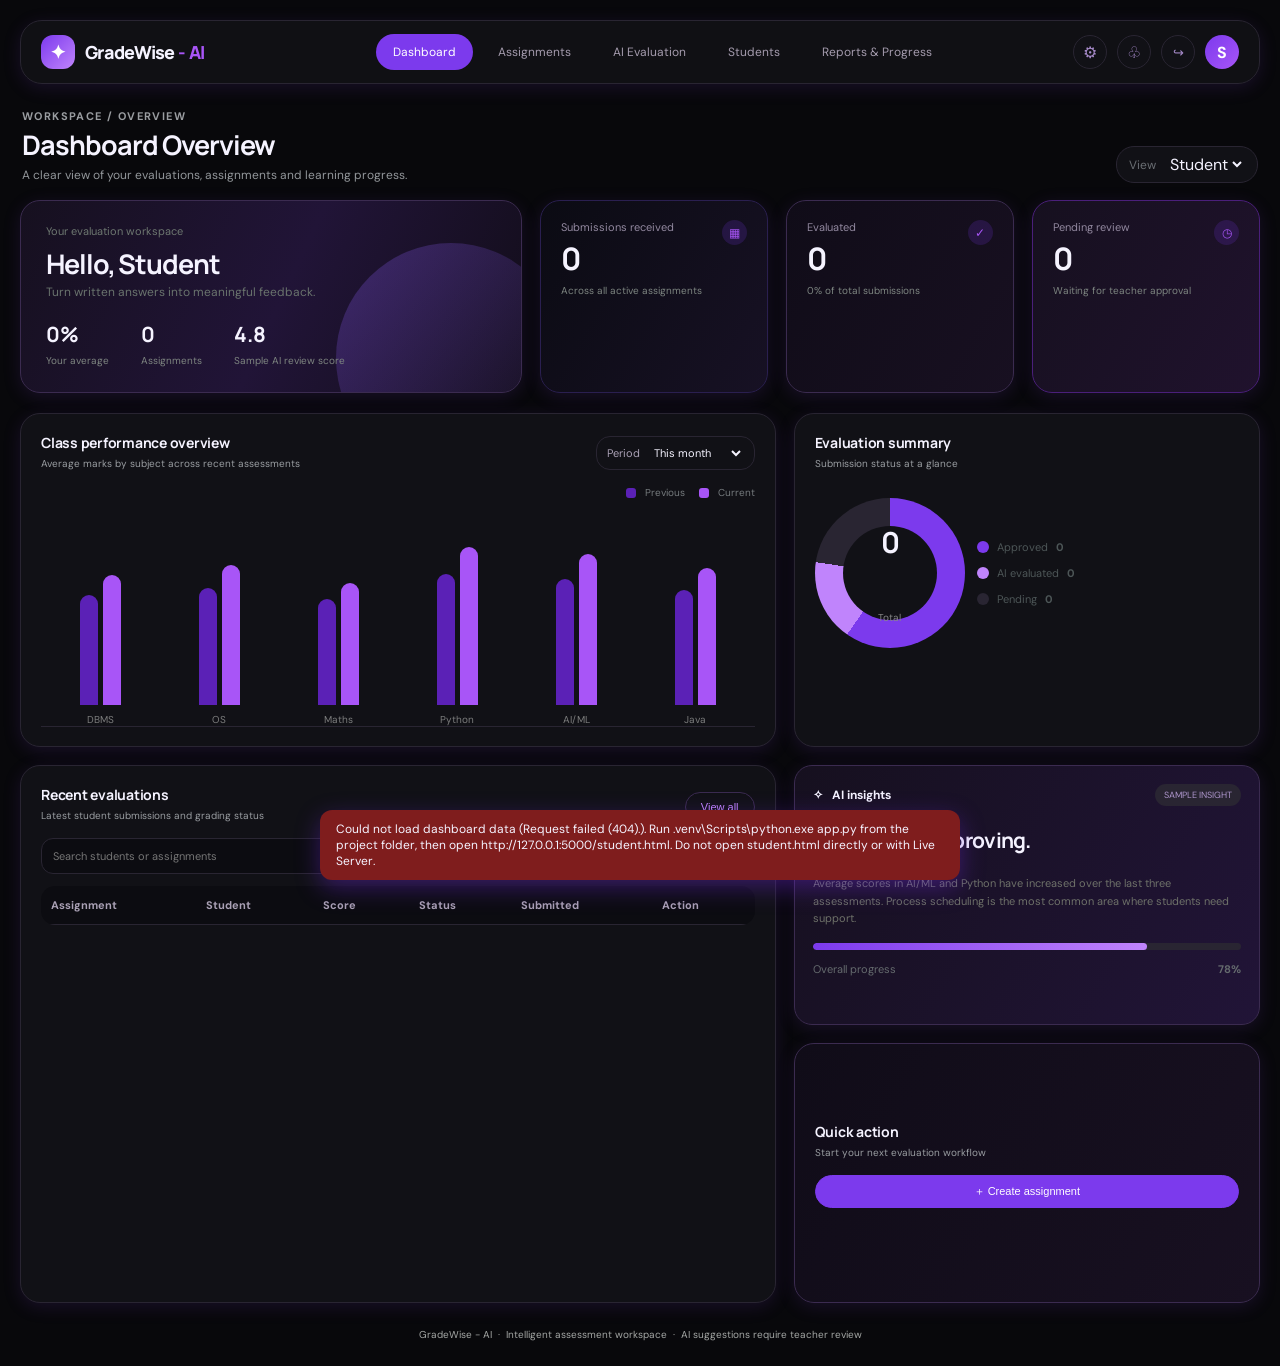
==== student.html @ 9e8cce23 "feat: add GradeWise sign-in and dashboard UI" ====
<!DOCTYPE html>
<html lang="en">
  <head>
    <meta charset="UTF-8" />
    <meta name="viewport" content="width=device-width, initial-scale=1.0" />
    <title>GradeWise - AI</title>
    <link rel="preconnect" href="https://fonts.googleapis.com" />
    <link rel="preconnect" href="https://fonts.gstatic.com" crossorigin />
    <link href="https://fonts.googleapis.com/css2?family=DM+Sans:wght@400;500;600;700&family=Manrope:wght@400;500;600;700;800&display=swap" rel="stylesheet" />
    <style>
:root {
  --ink: #f5f3ff;
  --muted: #a59bb5;
  --line: #292532;
  --paper: #111116;
  --canvas: #08080b;
  --green: #9b59d0;
  --green-deep: #7b3db0;
  --orange: #c084fc;
  --orange-deep: #a855f7;
  --gray: #292532;
  --shadow: rgba(120, 60, 200, 0.15);
}

* {
  box-sizing: border-box;
}

html, body {
  margin: 0;
  min-height: 100%;
  background: var(--canvas);
  color: var(--ink);
  font-family: 'DM Sans', sans-serif;
}

body {
  display: flex;
  justify-content: center;
  padding: 20px;
}

.page-shell {
  width: min(1480px, 100%);
}

.topbar {
  position: sticky;
  top: 20px;
  z-index: 20;
  background: rgba(17, 17, 22, 0.95);
  border: 1px solid #292532;
  border-radius: 22px;
  padding: 13px 20px;
  display: flex;
  align-items: center;
  justify-content: space-between;
  gap: 18px;
  margin-bottom: 25px;
  box-shadow: 0 4px 18px var(--shadow);
}

.brand {
  display: flex;
  align-items: center;
  gap: 10px;
  min-width: 210px;
}

.brand-mark {
  width: 34px;
  height: 34px;
  border-radius: 12px;
  display: grid;
  place-items: center;
  background: linear-gradient(135deg, #7c3aed, #c084fc);
  color: #fff;
  font-size: 19px;
  font-weight: 800;
}

.brand-name {
  font: 800 18px 'Manrope', sans-serif;
  letter-spacing: -0.7px;
}

.brand-name span {
  color: #a855f7;
}

.nav-links {
  display: flex;
  align-items: center;
  justify-content: center;
  gap: 8px;
  flex: 1;
  flex-wrap: wrap;
}

.nav-pill {
  padding: 10px 17px;
  border-radius: 30px;
  color: #a49bad;
  font-size: 12px;
  white-space: nowrap;
}

.nav-pill.active {
  background: #7c3aed;
  color: #fff;
}

.nav-right {
  display: flex;
  align-items: center;
  gap: 10px;
  color: #a49bad;
}

.nav-icon {
  width: 34px;
  height: 34px;
  border: 1px solid #292532;
  border-radius: 50%;
  display: grid;
  place-items: center;
  background: #111116;
  color: #a78bca;
}

.avatar {
  width: 34px;
  height: 34px;
  border-radius: 50%;
  background: linear-gradient(135deg, #7c3aed, #a855f7);
  display: grid;
  place-items: center;
  font-weight: 700;
  color: #fff;
}

.page-head {
  display: flex;
  justify-content: space-between;
  align-items: flex-end;
  margin: 3px 2px 17px;
  gap: 20px;
}

.eyebrow {
  font-size: 11px;
  color: #9a9da1;
  letter-spacing: 1.4px;
  text-transform: uppercase;
  font-weight: 700;
}

h1 {
  font: 700 27px 'Manrope', sans-serif;
  letter-spacing: -1px;
  margin: 3px 0 4px;
}

.page-sub {
  font-size: 12px;
  color: #92969a;
  margin: 0;
}

.view-select {
  display: flex;
  align-items: center;
  gap: 10px;
  padding: 6px 12px;
  border-radius: 18px;
  background: #111116;
  border: 1px solid #292532;
}

.view-select label {
  font-size: 12px;
  color: #6a6e73;
}

.view-select select,
.mini-dropdown select {
  border: none;
  background: transparent;
  color: var(--ink);
  font: inherit;
  outline: none;
}

.metrics-grid {
  display: grid;
  grid-template-columns: 2.2fr 1fr 1fr 1fr;
  gap: 18px;
  margin-bottom: 20px;
}

.card {
  background: #111116;
  border: 1px solid #292532;
  border-radius: 20px;
  padding: 19px 20px;
  box-shadow: 0 4px 18px var(--shadow);
  height: 100%;
}

.metric-card {
  min-height: 160px;
  position: relative;
}

.hero-card {
  background: linear-gradient(115deg, #16101f 0%, #211437 52%, #120d19 100%);
  border-radius: 20px;
  padding: 23px 25px;
  min-height: 178px;
  position: relative;
  overflow: hidden;
  border: 1px solid #3b2b50;
}

.hero-card::after {
  content: '';
  position: absolute;
  width: 230px;
  height: 230px;
  right: -45px;
  top: 42px;
  border-radius: 50%;
  background: linear-gradient(135deg, rgba(139, 92, 246, 0.3), rgba(168, 85, 247, 0));
}

.hero-kicker {
  font-size: 11px;
  color: #6d7770;
  position: relative;
  z-index: 1;
}

.hero-card h2 {
  font: 700 27px 'Manrope', sans-serif;
  letter-spacing: -1.1px;
  margin: 7px 0 2px;
  position: relative;
  z-index: 1;
}

.hero-card p {
  font-size: 12px;
  color: #69736d;
  margin: 0;
  position: relative;
  z-index: 1;
}

.hero-bottom {
  display: flex;
  gap: 32px;
  margin-top: 20px;
  position: relative;
  z-index: 1;
}

.hero-stat strong {
  display: block;
  font: 700 21px 'Manrope', sans-serif;
}

.hero-stat span {
  font-size: 10px;
  color: #7e8580;
}

.metric-card.soft-blue {
  background: linear-gradient(120deg, #0b0b13, #171124);
  border: 1px solid #2a1f50;
}

.metric-card.soft-green {
  background: linear-gradient(120deg, #100c18, #181021);
  border: 1px solid #3b2b50;
}

.metric-card.soft-peach {
  background: linear-gradient(120deg, #16101f, #20122d);
  border: 1px solid #4a1f7a;
}

.metric-dot {
  float: right;
  width: 25px;
  height: 25px;
  border-radius: 50%;
  display: grid;
  place-items: center;
  font-size: 12px;
  background: rgba(124, 58, 237, 0.18);
  color: #a855f7;
}

.metric-label {
  font-size: 11px;
  color: #92889f;
  margin-bottom: 9px;
}

.metric-value {
  font: 700 31px 'Manrope', sans-serif;
  letter-spacing: -1.5px;
  line-height: 1;
}

.metric-foot {
  font-size: 10px;
  color: #7d8580;
  margin-top: 10px;
}

.content-grid {
  display: grid;
  grid-template-columns: 1.62fr 1fr;
  gap: 18px;
  margin-bottom: 18px;
}

.panel-header {
  display: flex;
  justify-content: space-between;
  align-items: flex-end;
  gap: 16px;
  margin-bottom: 16px;
}

.card-title {
  font: 700 14px 'Manrope', sans-serif;
  margin: 0 0 5px;
  letter-spacing: -0.25px;
}

.card-sub {
  font-size: 10px;
  color: #999da1;
}

.chart-panel,
.donut-panel,
.list-panel,
.insight-card,
.quick-action {
  min-height: 260px;
}

.mini-dropdown {
  display: flex;
  align-items: center;
  gap: 10px;
  font-size: 11px;
  color: #aaa1b5;
  background: #111116;
  border: 1px solid #292532;
  border-radius: 14px;
  padding: 8px 10px;
}

.chart-wrap {
  margin-top: 12px;
}

.chart-legend {
  display: flex;
  justify-content: flex-end;
  gap: 14px;
  font-size: 10px;
  color: #757a7d;
  margin-bottom: 8px;
}

.legend-swatch {
  width: 10px;
  height: 10px;
  display: inline-block;
  border-radius: 3px;
  margin-right: 6px;
  vertical-align: middle;
}

.legend-swatch.prev {
  background: #5b21b6;
}

.legend-swatch.current {
  background: #a855f7;
}

.bar-chart {
  display: flex;
  align-items: end;
  justify-content: space-between;
  gap: 16px;
  height: 220px;
  padding: 12px 8px 0;
  border-bottom: 1px solid #292532;
}

.bar-group {
  flex: 1;
  display: flex;
  flex-direction: column;
  align-items: center;
  justify-content: end;
  gap: 8px;
  height: 100%;
}

.bars {
  width: 100%;
  display: flex;
  justify-content: center;
  align-items: flex-end;
  gap: 5px;
  height: 180px;
}

.bar {
  display: inline-block;
  width: 18px;
  min-height: 10px;
  border-radius: 10px 10px 0 0;
}

.bar.prev {
  background: #5b21b6;
}

.bar.current {
  background: #a855f7;
}

.bar-group label {
  font-size: 10px;
  color: #7c7d7d;
}

.donut-wrap {
  display: flex;
  align-items: center;
  gap: 12px;
  margin-top: 20px;
}

.donut-chart {
  width: 150px;
  height: 150px;
  border-radius: 50%;
  background: conic-gradient(
    #7c3aed 0 59.7%,
    #c084fc 59.7% 77.3%,
    #292532 77.3% 100%
  );
  position: relative;
  margin: 8px 0;
}

.donut-chart::before {
  content: '';
  position: absolute;
  inset: 28px;
  background: #111116;
  border-radius: 50%;
}

.donut-center {
  position: absolute;
  inset: 0;
  display: grid;
  place-items: center;
  text-align: center;
  z-index: 1;
}

.donut-center strong {
  font-size: 29px;
  font-family: 'Manrope', sans-serif;
  letter-spacing: -1px;
}

.donut-center span {
  font-size: 10px;
  color: #888;
}

.donut-legend {
  display: flex;
  flex-direction: column;
  gap: 12px;
  font-size: 11px;
  color: #4d5657;
}

.donut-legend > div {
  display: flex;
  align-items: center;
  gap: 8px;
}

.dot {
  width: 12px;
  height: 12px;
  border-radius: 50%;
  display: inline-block;
}

.dot.green { background: #7c3aed; }
.dot.orange { background: #c084fc; }
.dot.gray { background: #292532; }

.bottom-grid {
  display: grid;
  grid-template-columns: 1.62fr 1fr;
  gap: 18px;
  align-items: start;
}

.ghost-btn,
.primary-btn {
  border: 1px solid #3b2b50;
  border-radius: 25px;
  background: #111116;
  color: #c084fc;
  font-size: 11px;
  padding: 8px 15px;
  cursor: pointer;
}

.primary-btn {
  width: 100%;
  margin-top: 16px;
  background: #7c3aed;
  color: #fff;
  border-color: #7c3aed;
}

table {
  width: 100%;
  border-collapse: collapse;
  margin-top: 8px;
  overflow: hidden;
  border-radius: 14px;
}

th, td {
  padding: 12px 10px;
  text-align: left;
  border-bottom: 1px solid #292532;
  font-size: 12px;
  color: #c4b8d8;
}

th {
  color: #aaa1b5;
  font-size: 11px;
  font-weight: 700;
  background: #0c0c11;
}

.status {
  display: inline-block;
  padding: 5px 8px;
  border-radius: 999px;
  font-size: 10px;
  font-weight: 600;
}

.status.approved {
  background: #16101f;
  color: #a855f7;
  border: 1px solid #7c3aed;
}

.status.pending {
  background: #120d19;
  color: #c084fc;
  border: 1px solid #5b21b6;
}

.status.ai {
  background: #0b0b13;
  color: #818cf8;
  border: 1px solid #3730a3;
}

.right-stack {
  display: flex;
  flex-direction: column;
  gap: 18px;
}

.insight-card {
  background: linear-gradient(120deg, #16101f, #211437);
  border-radius: 18px;
  padding: 18px;
  min-height: 260px;
  border: 1px solid #3b2b50;
}

.insight-top {
  display: flex;
  justify-content: space-between;
  align-items: center;
}

.insight-title {
  font-size: 12px;
  font-weight: 700;
}

.tag {
  font-size: 9px;
  padding: 5px 9px;
  border-radius: 20px;
  background: #292532;
  color: #ad95cb;
}

.insight-card h3 {
  font: 700 21px 'Manrope', sans-serif;
  letter-spacing: -0.7px;
  margin-top: 20px;
}

.insight-card p {
  font-size: 11px;
  color: #6e7169;
  margin-top: 7px;
  line-height: 1.6;
}

.progress-track {
  height: 7px;
  border-radius: 9px;
  background: #292532;
  overflow: hidden;
  margin-top: 15px;
}

.progress-fill {
  height: 100%;
  border-radius: 9px;
  background: linear-gradient(90deg, #7c3aed, #c084fc);
}

.small-row {
  display: flex;
  justify-content: space-between;
  align-items: center;
  font-size: 11px;
  margin-top: 12px;
  color: #656b6e;
}

.quick-action {
  display: flex;
  flex-direction: column;
  justify-content: center;
  background: linear-gradient(120deg, #100c18, #181021);
  border: 1px solid #3b2b50;
}

.assignment-list {
  display: grid;
  gap: 9px;
  list-style: none;
  margin: 16px 0 0;
  padding: 0;
}

.assignment-list li {
  display: flex;
  flex-direction: column;
  gap: 3px;
  border-top: 1px solid rgba(80, 100, 70, 0.12);
  padding-top: 9px;
  font-size: 11px;
}

.assignment-list li strong {
  font-weight: 600;
}

.assignment-list li span {
  color: #788078;
  font-size: 10px;
}

.footer-note {
  text-align: center;
  color: #a4a7a5;
  font-size: 10px;
  padding: 25px 0 5px;
}

@media (max-width: 980px) {
  .metrics-grid,
  .content-grid,
  .bottom-grid {
    grid-template-columns: 1fr;
  }

  .topbar {
    flex-wrap: wrap;
    padding: 12px;
  }

  .brand {
    min-width: auto;
  }

  .nav-links {
    order: 3;
    flex-basis: 100%;
    justify-content: flex-start;
    overflow-x: auto;
  }

  .page-head {
    flex-direction: column;
    align-items: flex-start;
  }
}

@media (max-width: 560px) {
  body {
    padding: 12px;
  }

  .metrics-grid {
    grid-template-columns: 1fr;
  }

  .bar-chart {
    gap: 10px;
  }

  .donut-wrap {
    flex-direction: column;
    align-items: flex-start;
  }

  th, td {
    padding: 10px 8px;
    font-size: 11px;
  }
}

.nav-pill {
  text-decoration: none;
  cursor: pointer;
}

.evaluation-filters {
  display: flex;
  gap: 10px;
  margin: 0 0 12px;
}

.evaluation-filters input,
.evaluation-filters select {
  min-width: 0;
  border: 1px solid #292532;
  border-radius: 12px;
  background: #0c0c11;
  color: var(--ink);
  font: inherit;
  font-size: 11px;
  padding: 9px 11px;
}

.evaluation-filters input {
  flex: 1;
}

.evaluation-filters select {
  min-width: 145px;
}

.sr-only {
  position: absolute;
  width: 1px;
  height: 1px;
  padding: 0;
  margin: -1px;
  overflow: hidden;
  clip: rect(0, 0, 0, 0);
  white-space: nowrap;
  border: 0;
}

.table-action {
  border: 1px solid #3b2b50;
  border-radius: 16px;
  background: #111116;
  color: #a855f7;
  font: inherit;
  font-size: 10px;
  padding: 6px 10px;
  cursor: pointer;
}

.table-action:hover,
.ghost-btn:hover,
.primary-btn:hover {
  filter: brightness(0.96);
}

.app-dialog {
  width: min(440px, calc(100% - 32px));
  border: 1px solid #3b2b50;
  border-radius: 20px;
  padding: 22px;
  color: var(--ink);
  background: #111116;
  box-shadow: 0 18px 60px rgba(109, 40, 217, 0.3);
}

.app-dialog::backdrop {
  background: rgba(5, 2, 12, 0.7);
}

.dialog-heading {
  display: flex;
  align-items: flex-start;
  justify-content: space-between;
  gap: 16px;
  margin-bottom: 18px;
}

.dialog-heading h2 {
  font: 700 20px 'Manrope', sans-serif;
  margin: 0 0 5px;
}

.dialog-heading p {
  color: var(--muted);
  font-size: 12px;
  margin: 0;
}

.dialog-close {
  border: 0;
  background: transparent;
  color: #69706b;
  font-size: 24px;
  line-height: 1;
  cursor: pointer;
}

.app-dialog label {
  display: block;
  margin: 12px 0 6px;
  font-size: 11px;
  font-weight: 600;
}

.app-dialog input {
  width: 100%;
  border: 1px solid #3b2b50;
  border-radius: 10px;
  background: #0c0c11;
  color: var(--ink);
  font: inherit;
  font-size: 13px;
  padding: 10px 11px;
}

.app-dialog input:focus,
.evaluation-filters input:focus,
.evaluation-filters select:focus {
  outline: 2px solid #7c3aed;
  outline-offset: 1px;
}

.app-dialog .primary-btn {
  margin-top: 12px;
}

.dialog-error {
  color: #f87171;
  font-size: 12px;
  margin: 8px 0 0;
}

.app-feedback {
  position: fixed;
  z-index: 5;
  left: 50%;
  bottom: 20px;
  transform: translate(-50%, 12px);
  opacity: 0;
  pointer-events: none;
  max-width: calc(100% - 32px);
  border-radius: 12px;
  background: #3b0764;
  color: #f5f3ff;
  padding: 11px 16px;
  font-size: 12px;
  box-shadow: 0 8px 24px rgba(109, 40, 217, 0.4);
  transition: opacity 160ms ease, transform 160ms ease;
}

.app-feedback.visible {
  opacity: 1;
  transform: translate(-50%, 0);
}

.app-feedback.error {
  background: #7f1d1d;
}

[hidden] {
  display: none !important;
}

    </style>
  </head>
  <body data-role="student">
    <div class="page-shell">
      <header class="topbar" id="dashboard">
        <div class="brand">
          <div class="brand-mark">✦</div>
          <div class="brand-name">GradeWise<span> - AI</span></div>
        </div>

        <nav class="nav-links" aria-label="Main navigation">
          <a class="nav-pill active" href="#dashboard">Dashboard</a>
          <a class="nav-pill" href="#assignments">Assignments</a>
          <a class="nav-pill" href="#evaluations">AI Evaluation</a>
          <a class="nav-pill" href="#students">Students</a>
          <a class="nav-pill" href="#reports">Reports &amp; Progress</a>
        </nav>

        <div class="nav-right">
          <span class="nav-icon">⚙</span>
          <span class="nav-icon">♧</span>
          <button class="nav-icon" id="logout-button" type="button" aria-label="Log out" title="Log out">↪</button>
          <span class="avatar">S</span>
        </div>
      </header>

      <section class="page-head">
        <div>
          <div class="eyebrow">Workspace / Overview</div>
          <h1>Dashboard Overview</h1>
          <p class="page-sub">A clear view of your evaluations, assignments and learning progress.</p>
        </div>

        <div class="view-select" aria-label="View selector">
          <label for="view">View</label>
          <select id="view">
            <option value="index.html">Main</option>
            <option value="teacher.html">Teacher</option>
            <option value="student.html" selected>Student</option>
          </select>
        </div>
      </section>

      <section class="metrics-grid">
        <article class="hero-card card tall">
          <div class="hero-kicker">Your evaluation workspace</div>
          <h2>Hello, Student</h2>
          <p>Turn written answers into meaningful feedback.</p>
          <div class="hero-bottom">
            <div class="hero-stat">
              <strong id="class-average">0%</strong>
              <span>Your average</span>
            </div>
            <div class="hero-stat">
              <strong id="assignment-count">0</strong>
              <span>Assignments</span>
            </div>
            <div class="hero-stat">
              <strong>4.8</strong>
              <span>Sample AI review score</span>
            </div>
          </div>
        </article>

        <article class="card metric-card soft-blue">
          <div class="metric-dot">▦</div>
          <div class="metric-label">Submissions received</div>
          <div class="metric-value" id="submission-count">0</div>
          <div class="metric-foot">Across all active assignments</div>
        </article>

        <article class="card metric-card soft-green">
          <div class="metric-dot">✓</div>
          <div class="metric-label">Evaluated</div>
          <div class="metric-value" id="evaluated-count">0</div>
          <div class="metric-foot" id="evaluated-foot">0% of total submissions</div>
        </article>

        <article class="card metric-card soft-peach">
          <div class="metric-dot">◷</div>
          <div class="metric-label">Pending review</div>
          <div class="metric-value" id="pending-count">0</div>
          <div class="metric-foot">Waiting for teacher approval</div>
        </article>
      </section>

      <section class="content-grid" id="reports">
        <article class="card chart-panel">
          <div class="panel-header" style="display:flex; justify-content:space-between; align-items:flex-end; gap:16px;">
            <div>
              <div class="card-title">Class performance overview</div>
              <div class="card-sub">Average marks by subject across recent assessments</div>
            </div>
            <div class="mini-dropdown">
              <span>Period</span>
              <select id="performance-period" aria-label="Performance reporting period">
                <option value="month">This month</option>
                <option value="3months">Last 3 months</option>
                <option value="semester">This semester</option>
              </select>
            </div>
          </div>

          <div class="chart-wrap" aria-label="Performance bar chart">
            <div class="chart-legend">
              <span><i class="legend-swatch prev"></i> Previous</span>
              <span><i class="legend-swatch current"></i> Current</span>
            </div>

            <div class="bar-chart">
              <div class="bar-group" data-subject="DBMS">
                <div class="bars">
                  <span class="bar prev" data-series="previous" style="height:61%"> </span>
                  <span class="bar current" data-series="current" style="height:72%"> </span>
                </div>
                <label>DBMS</label>
              </div>
              <div class="bar-group" data-subject="OS">
                <div class="bars">
                  <span class="bar prev" data-series="previous" style="height:65%"> </span>
                  <span class="bar current" data-series="current" style="height:78%"> </span>
                </div>
                <label>OS</label>
              </div>
              <div class="bar-group" data-subject="Maths">
                <div class="bars">
                  <span class="bar prev" data-series="previous" style="height:59%"> </span>
                  <span class="bar current" data-series="current" style="height:68%"> </span>
                </div>
                <label>Maths</label>
              </div>
              <div class="bar-group" data-subject="Python">
                <div class="bars">
                  <span class="bar prev" data-series="previous" style="height:73%"> </span>
                  <span class="bar current" data-series="current" style="height:88%"> </span>
                </div>
                <label>Python</label>
              </div>
              <div class="bar-group" data-subject="AI/ML">
                <div class="bars">
                  <span class="bar prev" data-series="previous" style="height:70%"> </span>
                  <span class="bar current" data-series="current" style="height:84%"> </span>
                </div>
                <label>AI/ML</label>
              </div>
              <div class="bar-group" data-subject="Java">
                <div class="bars">
                  <span class="bar prev" data-series="previous" style="height:64%"> </span>
                  <span class="bar current" data-series="current" style="height:76%"> </span>
                </div>
                <label>Java</label>
              </div>
            </div>
          </div>
        </article>

        <article class="card donut-panel">
          <div class="card-title">Evaluation summary</div>
          <div class="card-sub">Submission status at a glance</div>

          <div class="donut-wrap">
            <div class="donut-chart">
              <div class="donut-center">
                <strong id="donut-total">0</strong>
                <span>Total</span>
              </div>
            </div>
            <div class="donut-legend">
              <div><span class="dot green"></span> Approved <b id="approved-count">0</b></div>
              <div><span class="dot orange"></span> AI evaluated <b id="ai-evaluated-count">0</b></div>
              <div><span class="dot gray"></span> Pending <b id="donut-pending-count">0</b></div>
            </div>
          </div>
        </article>
      </section>

      <section class="bottom-grid">
        <article class="card list-panel" id="evaluations">
          <div class="panel-header">
            <div>
              <div class="card-title">Recent evaluations</div>
              <div class="card-sub">Latest student submissions and grading status</div>
            </div>
            <button class="ghost-btn" id="toggle-all-evaluations" type="button">View all</button>
          </div>

          <div class="evaluation-filters">
            <label class="sr-only" for="evaluation-search">Search evaluations</label>
            <input id="evaluation-search" type="search" placeholder="Search students or assignments" />
            <label class="sr-only" for="evaluation-status">Filter by status</label>
            <select id="evaluation-status">
              <option value="">All statuses</option>
              <option value="pending">Pending review</option>
              <option value="ai_evaluated">AI evaluated</option>
              <option value="approved">Approved</option>
            </select>
          </div>

          <table id="evaluations-table">
            <thead>
              <tr>
                <th>Assignment</th>
                <th id="students">Student</th>
                <th>Score</th>
                <th>Status</th>
                <th>Submitted</th>
                <th id="evaluation-action-heading">Action</th>
              </tr>
            </thead>
            <tbody id="evaluations-body"></tbody>
          </table>
        </article>

        <aside class="right-stack">
          <div class="card insight-card">
            <div class="insight-top">
              <span class="insight-title">✧ &nbsp; AI insights</span>
              <span class="tag">SAMPLE INSIGHT</span>
            </div>
            <h3>Your class is improving.</h3>
            <p>
              Average scores in AI/ML and Python have increased over the last three assessments.
              Process scheduling is the most common area where students need support.
            </p>
            <div class="progress-track">
              <div class="progress-fill" style="width: 78%"></div>
            </div>
            <div class="small-row">
              <span>Overall progress</span>
              <b>78%</b>
            </div>
          </div>

          <div class="card quick-action" id="assignments">
            <div class="card-title">Quick action</div>
            <div class="card-sub">Start your next evaluation workflow</div>
            <button class="primary-btn" id="create-assignment-button" type="button">＋ Create assignment</button>
            <ul class="assignment-list" id="assignment-list" aria-label="Assignments"></ul>
          </div>
        </aside>
      </section>

      <footer class="footer-note">
        GradeWise - AI &nbsp;·&nbsp; Intelligent assessment workspace &nbsp;·&nbsp; AI suggestions require teacher review
      </footer>
    </div>
    <div class="app-feedback" id="app-feedback" role="status" aria-live="polite"></div>
    <dialog class="app-dialog" id="submit-dialog" style="width:min(520px,calc(100% - 32px));">
      <form id="submit-form">
        <div class="dialog-heading">
          <div>
            <h2>Submit Answer</h2>
            <p id="submit-assignment-title"></p>
          </div>
          <button class="dialog-close" type="button" data-close-dialog aria-label="Close">×</button>
        </div>
        <label for="answer-pdf">Answer PDF</label>
        <input id="answer-pdf" name="answer_pdf" type="file" accept="application/pdf,.pdf" required />
        <small style="color:#a59bb5;font-size:11px;">Your PDF will be scanned with OCR and evaluated by AI. Score is shown instantly.</small>
        <p class="dialog-error" id="submit-error" role="alert"></p>
        <div id="submit-result" hidden></div>
        <button class="primary-btn" type="submit">Submit</button>
      </form>
    </dialog>
    <dialog class="app-dialog" id="assignment-dialog">
      <form id="assignment-form" enctype="multipart/form-data">
        <div class="dialog-heading">
          <div>
            <h2>Create assignment</h2>
            <p>Set up an assignment for your class.</p>
          </div>
          <button class="dialog-close" type="button" data-close-dialog aria-label="Close">×</button>
        </div>
        <label for="assignment-title">Assignment title</label>
        <input id="assignment-title" name="title" maxlength="160" required />
        <label for="assignment-subject">Subject</label>
        <input id="assignment-subject" name="subject" maxlength="80" required />
        <label for="assignment-due-date">Due date</label>
        <input id="assignment-due-date" name="due_date" type="date" />
        <label for="assignment-total-marks">Total marks</label>
        <input id="assignment-total-marks" name="total_marks" type="number" min="1" max="1000" step="1" value="20" required />
        <label for="assignment-file">Assignment PDF</label>
        <input id="assignment-file" name="assignment_file" type="file" accept="application/pdf,.pdf" required />
        <small>Students will see the PDF after it is uploaded. Scanned pages are processed with Google Vision OCR.</small>
        <p class="dialog-error" id="assignment-error" role="alert"></p>
        <button class="primary-btn" type="submit">Save assignment</button>
      </form>
    </dialog>
    <dialog class="app-dialog" id="review-dialog">
      <form id="review-form">
        <div class="dialog-heading">
          <div>
            <h2>Review evaluation</h2>
            <p id="review-description"></p>
          </div>
          <button class="dialog-close" type="button" data-close-dialog aria-label="Close">×</button>
        </div>
        <label for="review-score">Approved score</label>
        <input id="review-score" name="score" type="number" min="0" step="0.5" required />
        <p class="dialog-error" id="review-error" role="alert"></p>
        <button class="primary-btn" type="submit">Approve grade</button>
      </form>
    </dialog>
    <script>
      (() => {
        const feedback = document.getElementById("app-feedback");
        const evaluationBody = document.getElementById("evaluations-body");
        const searchInput = document.getElementById("evaluation-search");
        const statusFilter = document.getElementById("evaluation-status");
        const toggleAllButton = document.getElementById("toggle-all-evaluations");
        const assignmentDialog = document.getElementById("assignment-dialog");
        const assignmentForm = document.getElementById("assignment-form");
        const reviewDialog = document.getElementById("review-dialog");
        const reviewForm = document.getElementById("review-form");
        const studentView = document.body.dataset.role === "student";
        let showAllEvaluations = false;
        let selectedEvaluation = null;
        let feedbackTimer;
        let refreshPromise = null;

        function refreshSession() {
          if (!refreshPromise) {
            refreshPromise = fetch("/api/auth/refresh", {
              method: "POST",
              credentials: "same-origin",
            }).finally(() => {
              refreshPromise = null;
            });
          }
          return refreshPromise;
        }

        async function api(url, options = {}, retry = true) {
          const response = await fetch(url, {
            credentials: "same-origin",
            ...options,
            headers: {
              ...(options.body && !(options.body instanceof FormData)
                ? { "Content-Type": "application/json" }
                : {}),
              ...options.headers,
            },
          });
          const publicAuthPaths = [
            "/api/auth/login",
            "/api/auth/signup",
            "/api/auth/refresh",
            "/api/auth/logout",
          ];
          if (
            response.status === 401 &&
            retry &&
            !publicAuthPaths.includes(url.split("?")[0])
          ) {
            const refreshed = await refreshSession();
            if (refreshed.ok) return api(url, options, false);
            window.location.replace("/");
            throw new Error("Please log in again.");
          }
          const result = await response.json().catch(() => ({}));
          if (!response.ok) {
            const error = new Error(result.error || `Request failed (${response.status}).`);
            error.status = response.status;
            throw error;
          }
          return result;
        }

        function showFeedback(message, isError = false) {
          window.clearTimeout(feedbackTimer);
          feedback.textContent = message;
          feedback.classList.toggle("error", isError);
          feedback.classList.add("visible");
          feedbackTimer = window.setTimeout(() => feedback.classList.remove("visible"), 4500);
        }

        function setText(id, value) {
          document.getElementById(id).textContent = value;
        }

        async function loadDashboard() {
          const dashboard = await api("/api/dashboard");
          setText("class-average", `${dashboard.class_average}%`);
          setText("assignment-count", dashboard.assignment_count);
          setText("submission-count", dashboard.submissions);
          setText("evaluated-count", dashboard.evaluated);
          setText("pending-count", dashboard.pending);
          setText("evaluated-foot", `${dashboard.evaluated_percent}% of total submissions`);
          setText("donut-total", dashboard.submissions);
          setText("approved-count", dashboard.approved);
          setText("ai-evaluated-count", dashboard.ai_evaluated);
          setText("donut-pending-count", dashboard.pending);
          const approvedPercent = dashboard.submissions
            ? dashboard.approved * 100 / dashboard.submissions
            : 0;
          const aiPercent = dashboard.submissions
            ? dashboard.ai_evaluated * 100 / dashboard.submissions
            : 0;
          document.querySelector(".donut-chart").style.background =
            `conic-gradient(#a9d78d 0 ${approvedPercent}%, #f0c58f ${approvedPercent}% ${approvedPercent + aiPercent}%, #e9e9e5 ${approvedPercent + aiPercent}% 100%)`;
        }

        async function loadAssignments() {
          const assignments = await api("/api/assignments");
          const list = document.getElementById("assignment-list");
          list.replaceChildren();
          for (const assignment of assignments) {
            const item = document.createElement("li");
            const title = document.createElement("strong");
            title.textContent = assignment.title;
            const details = document.createElement("span");
            const dueDate = assignment.due_date
              ? ` · Due ${new Date(`${assignment.due_date}T00:00:00`).toLocaleDateString()}`
              : "";
            details.textContent = `${assignment.subject} · ${assignment.total_marks} marks${dueDate}`;
            item.append(title, details);
            if (assignment.has_file && assignment.file_url) {
              const fileLink = document.createElement("a");
              fileLink.href = assignment.file_url;
              fileLink.target = "_blank";
              fileLink.rel = "noopener noreferrer";
              fileLink.textContent = `Open ${assignment.original_filename || "assignment PDF"}`;
              item.append(fileLink);
            }
            if (assignment.ocr_excerpt) {
              const excerpt = document.createElement("small");
              excerpt.textContent = `Extracted text: ${assignment.ocr_excerpt}`;
              item.append(excerpt);
            }
            const submitBtn = document.createElement("button");
            submitBtn.type = "button";
            submitBtn.className = "table-action";
            submitBtn.textContent = "Submit Answer";
            submitBtn.addEventListener("click", () => openSubmitDialog(assignment));
            item.append(submitBtn);
            list.append(item);
          }
        }

        function formatSubmitted(value) {
          const submittedAt = new Date(value);
          const today = new Date();
          const yesterday = new Date();
          yesterday.setDate(today.getDate() - 1);
          const time = submittedAt.toLocaleTimeString([], { hour: "2-digit", minute: "2-digit" });
          if (submittedAt.toDateString() === today.toDateString()) return `Today, ${time}`;
          if (submittedAt.toDateString() === yesterday.toDateString()) return `Yesterday, ${time}`;
          return submittedAt.toLocaleDateString();
        }

        function makeCell(text) {
          const cell = document.createElement("td");
          cell.textContent = text;
          return cell;
        }

        function renderEvaluations(items, total) {
          evaluationBody.replaceChildren();
          if (!items.length) {
            const row = document.createElement("tr");
            const cell = makeCell("No evaluations match these filters.");
            cell.colSpan = studentView ? 5 : 6;
            row.append(cell);
            evaluationBody.append(row);
          }

          for (const item of items) {
            const row = document.createElement("tr");
            row.append(makeCell(item.assignment_title));
            const studentCell = makeCell(item.student);
            studentCell.id = `student-${item.id}`;
            row.append(studentCell);
            row.append(makeCell(item.score === null ? "—" : `${item.score} / ${item.total_marks}`));

            const statusCell = document.createElement("td");
            const statusBadge = document.createElement("span");
            statusBadge.className = `status ${item.status === "ai_evaluated" ? "ai" : item.status}`;
            statusBadge.textContent = {
              approved: "Approved",
              ai_evaluated: "AI evaluated",
              pending: "Pending review",
            }[item.status];
            statusCell.append(statusBadge);
            row.append(statusCell);
            row.append(makeCell(formatSubmitted(item.submitted_at)));

            if (!studentView) {
              const actionCell = document.createElement("td");
              if (item.status !== "approved") {
                const actionButton = document.createElement("button");
                actionButton.type = "button";
                actionButton.className = "table-action";
                actionButton.textContent = item.status === "pending" ? "Review" : "Approve";
                actionButton.addEventListener("click", () => openReview(item));
                actionCell.append(actionButton);
              } else {
                actionCell.textContent = "—";
              }
              row.append(actionCell);
            }
            evaluationBody.append(row);
          }

          toggleAllButton.hidden = total <= 5 && !showAllEvaluations;
          toggleAllButton.textContent = showAllEvaluations ? "Show recent" : `View all (${total})`;
        }

        async function loadEvaluations() {
          const params = new URLSearchParams();
          params.set("limit", showAllEvaluations ? "200" : "5");
          if (searchInput.value.trim()) params.set("q", searchInput.value.trim());
          if (statusFilter.value) params.set("status", statusFilter.value);
          const result = await api(`/api/evaluations?${params}`);
          renderEvaluations(result.items, result.total);
        }

        async function loadPerformance() {
          const result = await api(`/api/performance?period=${encodeURIComponent(document.getElementById("performance-period").value)}`);
          const subjects = new Map(result.subjects.map((item) => [item.subject, item]));
          document.querySelectorAll(".bar-group[data-subject]").forEach((group) => {
            const values = subjects.get(group.dataset.subject) || { previous: 0, current: 0 };
            group.querySelectorAll("[data-series]").forEach((bar) => {
              bar.style.height = `${values[bar.dataset.series]}%`;
              bar.setAttribute("aria-label", `${values[bar.dataset.series]}%`);
            });
          });
        }

        async function refreshDashboard() {
          await Promise.all([loadDashboard(), loadAssignments(), loadEvaluations(), loadPerformance()]);
        }

        function openReview(item) {
          selectedEvaluation = item;
          document.getElementById("review-description").textContent =
            `${item.student} · ${item.assignment_title}`;
          const scoreInput = document.getElementById("review-score");
          scoreInput.max = item.total_marks;
          scoreInput.value = item.score ?? "";
          document.getElementById("review-error").textContent = "";
          reviewDialog.showModal();
        }

        const submitDialog = document.getElementById("submit-dialog");
        const submitForm = document.getElementById("submit-form");
        let selectedAssignment = null;

        function openSubmitDialog(assignment) {
          selectedAssignment = assignment;
          document.getElementById("submit-assignment-title").textContent = assignment.title;
          document.getElementById("submit-error").textContent = "";
          document.getElementById("submit-result").hidden = true;
          document.getElementById("submit-result").innerHTML = "";
          submitForm.reset();
          submitDialog.showModal();
        }

        submitForm.addEventListener("submit", async (event) => {
          event.preventDefault();
          if (!selectedAssignment) return;
          const fileInput = document.getElementById("answer-pdf");
          if (!fileInput.files[0]) { document.getElementById("submit-error").textContent = "Please select a PDF file."; return; }
          const form = new FormData();
          form.append("assignment_id", selectedAssignment.id);
          form.append("answer_pdf", fileInput.files[0]);
          const submitBtn = submitForm.querySelector("button[type=submit]");
          submitBtn.textContent = "Evaluating...";
          submitBtn.disabled = true;
          document.getElementById("submit-error").textContent = "";
          try {
            const result = await api("/api/submissions", { method: "POST", body: form });
            submitBtn.textContent = "Submit";
            submitBtn.disabled = false;
            const resultEl = document.getElementById("submit-result");
            resultEl.hidden = false;
            resultEl.innerHTML = `
              <div style="background:#171124;border:1px solid #3b2b50;border-radius:12px;padding:14px;margin-top:12px;">
                <div style="font:700 18px 'Manrope',sans-serif;color:#c4a5ff;">Score: ${result.score} / ${result.total_marks}</div>
                <div style="font-size:11px;color:#bcb4c9;margin:4px 0 8px;">Status: ${result.status} &nbsp;·&nbsp; Confidence: ${Math.round(result.confidence * 100)}%</div>
                <div style="font-size:12px;color:#e2dced;margin-bottom:8px;">${result.summary}</div>
                ${result.criterion_scores.map(c => `
                  <div style="border-top:1px solid #3b2b50;padding-top:6px;margin-top:6px;font-size:11px;">
                    <b>${c.criterion}</b>: ${c.score}/${c.points} &nbsp;
                    <span style="color:#a59bb5;">${c.feedback}</span>
                  </div>`).join("")}
              </div>`;
            await refreshDashboard();
          } catch (error) {
            submitBtn.textContent = "Submit";
            submitBtn.disabled = false;
            document.getElementById("submit-error").textContent = error.message;
          }
        });

        document.getElementById("create-assignment-button").addEventListener("click", () => {
          document.getElementById("assignment-error").textContent = "";
          assignmentForm.reset();
          assignmentDialog.showModal();
        });

        assignmentForm.addEventListener("submit", async (event) => {
          event.preventDefault();
          const form = new FormData(assignmentForm);
          try {
            const created = await api("/api/assignments", { method: "POST", body: form });
            assignmentDialog.close();
            await refreshDashboard();
            showFeedback(
              ["google_vision", "embedded_text_and_google_vision"].includes(created.ocr_method)
                ? "Assignment uploaded, OCR completed, and shared with students."
                : "Assignment uploaded and shared with students."
            );
          } catch (error) {
            document.getElementById("assignment-error").textContent = error.message;
          }
        });

        reviewForm.addEventListener("submit", async (event) => {
          event.preventDefault();
          if (!selectedEvaluation) return;
          const score = Number(new FormData(reviewForm).get("score"));
          try {
            await api(`/api/evaluations/${selectedEvaluation.id}`, {
              method: "PATCH",
              body: JSON.stringify({ status: "approved", score }),
            });
            reviewDialog.close();
            selectedEvaluation = null;
            await refreshDashboard();
            showFeedback("Grade approved and saved.");
          } catch (error) {
            document.getElementById("review-error").textContent = error.message;
          }
        });

        document.querySelectorAll("[data-close-dialog]").forEach((button) => {
          button.addEventListener("click", () => button.closest("dialog").close());
        });

        toggleAllButton.addEventListener("click", async () => {
          showAllEvaluations = !showAllEvaluations;
          try {
            await loadEvaluations();
          } catch (error) {
            showFeedback(error.message, true);
          }
        });

        let searchTimer;
        searchInput.addEventListener("input", () => {
          window.clearTimeout(searchTimer);
          searchTimer = window.setTimeout(() => {
            loadEvaluations().catch((error) => showFeedback(error.message, true));
          }, 200);
        });
        statusFilter.addEventListener("change", () => {
          loadEvaluations().catch((error) => showFeedback(error.message, true));
        });
        document.getElementById("performance-period").addEventListener("change", () => {
          loadPerformance().catch((error) => showFeedback(error.message, true));
        });

        document.querySelectorAll(".nav-pill").forEach((link) => {
          link.addEventListener("click", () => {
            document.querySelectorAll(".nav-pill").forEach((item) => item.classList.remove("active"));
            link.classList.add("active");
          });
        });

        document.getElementById("view").addEventListener("change", (event) => {
          window.location.href = event.currentTarget.value;
        });

        document.getElementById("logout-button").addEventListener("click", async () => {
          try {
            await api("/api/auth/logout", { method: "POST" });
            window.location.assign("/");
          } catch (error) {
            showFeedback(error.message, true);
          }
        });

        async function initializeDashboard() {
          const account = await api("/api/auth/me");
          if (account.auth_enabled && account.role !== document.body.dataset.role) {
            window.location.replace(account.redirect_url || "/");
            return;
          }
          if (account.full_name) {
            document.querySelector(".hero-card h2").textContent = `Hello, ${account.full_name}`;
          }
          if (studentView) {
            document.getElementById("create-assignment-button").hidden = true;
            document.getElementById("evaluation-action-heading").hidden = true;
            document.querySelector(".quick-action .card-title").textContent = "My assignments";
            document.querySelector(".quick-action .card-sub").textContent =
              "Assignments shared by your teacher";
          }
          await refreshDashboard();
        }

        initializeDashboard().catch((error) => {
          showFeedback(
            `Could not load dashboard data (${error.message}). Run .venv\\Scripts\\python.exe app.py from the project folder, then open http://127.0.0.1:5000/student.html. Do not open student.html directly or with Live Server.`,
            true
          );
        });
      })();
    </script>
  </body>
</html>
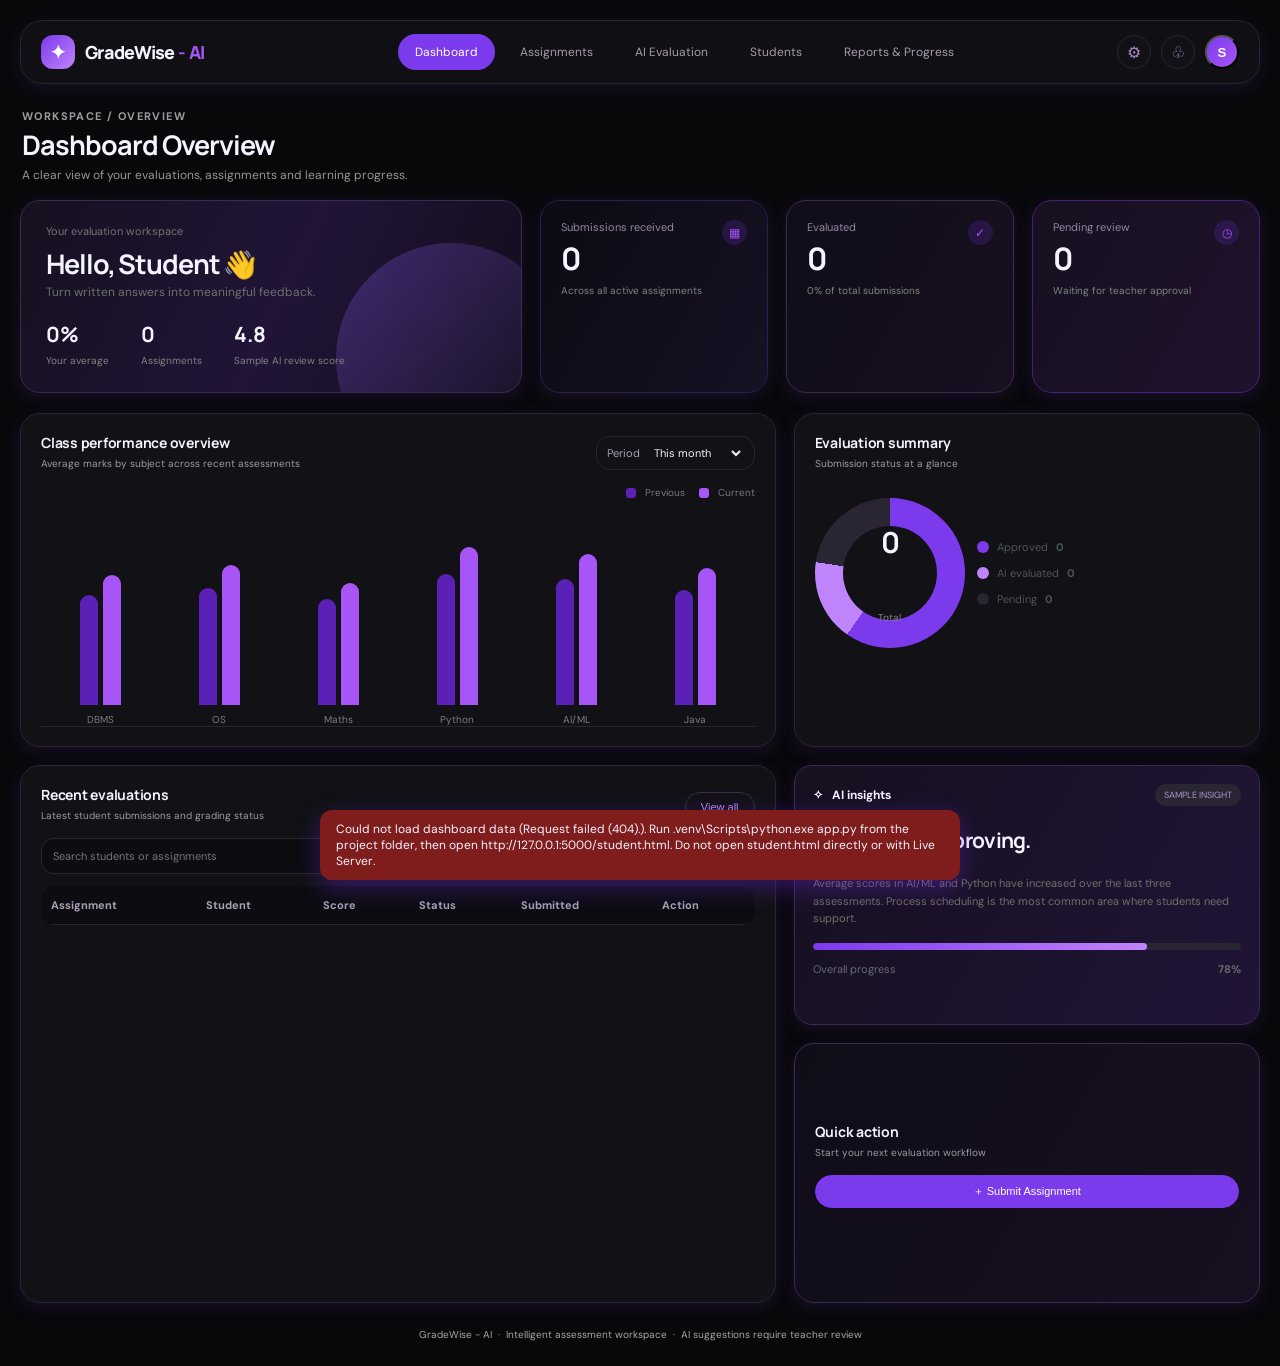
==== commit 95efa8bc: "feat: add student profile menu and submission action" ====
--- a/student.html
+++ b/student.html
@@ -944,8 +944,13 @@
         <div class="nav-right">
           <span class="nav-icon">⚙</span>
           <span class="nav-icon">♧</span>
-          <button class="nav-icon" id="logout-button" type="button" aria-label="Log out" title="Log out">↪</button>
-          <span class="avatar">S</span>
+          <div style="position:relative;">
+            <button class="avatar" id="avatar-button" type="button" aria-label="Profile menu" aria-expanded="false">S</button>
+            <div id="profile-menu" hidden style="position:absolute;top:calc(100% + 8px);right:0;min-width:160px;background:#1a1025;border:1px solid #3b2b50;border-radius:14px;padding:10px;box-shadow:0 8px 24px rgba(109,40,217,0.35);z-index:30;">
+              <div id="profile-name" style="font-size:11px;color:#a59bb5;padding:4px 6px 8px;border-bottom:1px solid #292532;margin-bottom:6px;">Student</div>
+              <button id="logout-button" type="button" style="width:100%;text-align:left;background:transparent;border:none;color:#f87171;font:inherit;font-size:12px;padding:6px 8px;border-radius:8px;cursor:pointer;">↪ &nbsp;Log out</button>
+            </div>
+          </div>
         </div>
       </header>
 
@@ -956,20 +961,13 @@
           <p class="page-sub">A clear view of your evaluations, assignments and learning progress.</p>
         </div>
 
-        <div class="view-select" aria-label="View selector">
-          <label for="view">View</label>
-          <select id="view">
-            <option value="index.html">Main</option>
-            <option value="teacher.html">Teacher</option>
-            <option value="student.html" selected>Student</option>
-          </select>
-        </div>
+
       </section>
 
       <section class="metrics-grid">
         <article class="hero-card card tall">
           <div class="hero-kicker">Your evaluation workspace</div>
-          <h2>Hello, Student</h2>
+          <h2>Hello, Student 👋</h2>
           <p>Turn written answers into meaningful feedback.</p>
           <div class="hero-bottom">
             <div class="hero-stat">
@@ -1159,7 +1157,7 @@
           <div class="card quick-action" id="assignments">
             <div class="card-title">Quick action</div>
             <div class="card-sub">Start your next evaluation workflow</div>
-            <button class="primary-btn" id="create-assignment-button" type="button">＋ Create assignment</button>
+            <button class="primary-btn" id="create-assignment-button" type="button">＋ Submit Assignment</button>
             <ul class="assignment-list" id="assignment-list" aria-label="Assignments"></ul>
           </div>
         </aside>
@@ -1518,6 +1516,12 @@
         });
 
         document.getElementById("create-assignment-button").addEventListener("click", () => {
+          if (studentView) {
+            if (!selectedAssignment) {
+              showFeedback("Click 'Submit Answer' on an assignment below to submit.", false);
+            }
+            return;
+          }
           document.getElementById("assignment-error").textContent = "";
           assignmentForm.reset();
           assignmentDialog.showModal();
@@ -1592,8 +1596,17 @@
           });
         });
 
-        document.getElementById("view").addEventListener("change", (event) => {
-          window.location.href = event.currentTarget.value;
+        const avatarButton = document.getElementById("avatar-button");
+        const profileMenu = document.getElementById("profile-menu");
+        avatarButton.addEventListener("click", (e) => {
+          e.stopPropagation();
+          const open = !profileMenu.hidden;
+          profileMenu.hidden = open;
+          avatarButton.setAttribute("aria-expanded", String(!open));
+        });
+        document.addEventListener("click", () => {
+          profileMenu.hidden = true;
+          avatarButton.setAttribute("aria-expanded", "false");
         });
 
         document.getElementById("logout-button").addEventListener("click", async () => {
@@ -1613,9 +1626,11 @@
           }
           if (account.full_name) {
             document.querySelector(".hero-card h2").textContent = `Hello, ${account.full_name}`;
+            document.getElementById("profile-name").textContent = account.full_name;
+            document.getElementById("avatar-button").textContent = account.full_name.charAt(0).toUpperCase();
           }
           if (studentView) {
-            document.getElementById("create-assignment-button").hidden = true;
+            document.getElementById("create-assignment-button").hidden = false;
             document.getElementById("evaluation-action-heading").hidden = true;
             document.querySelector(".quick-action .card-title").textContent = "My assignments";
             document.querySelector(".quick-action .card-sub").textContent =
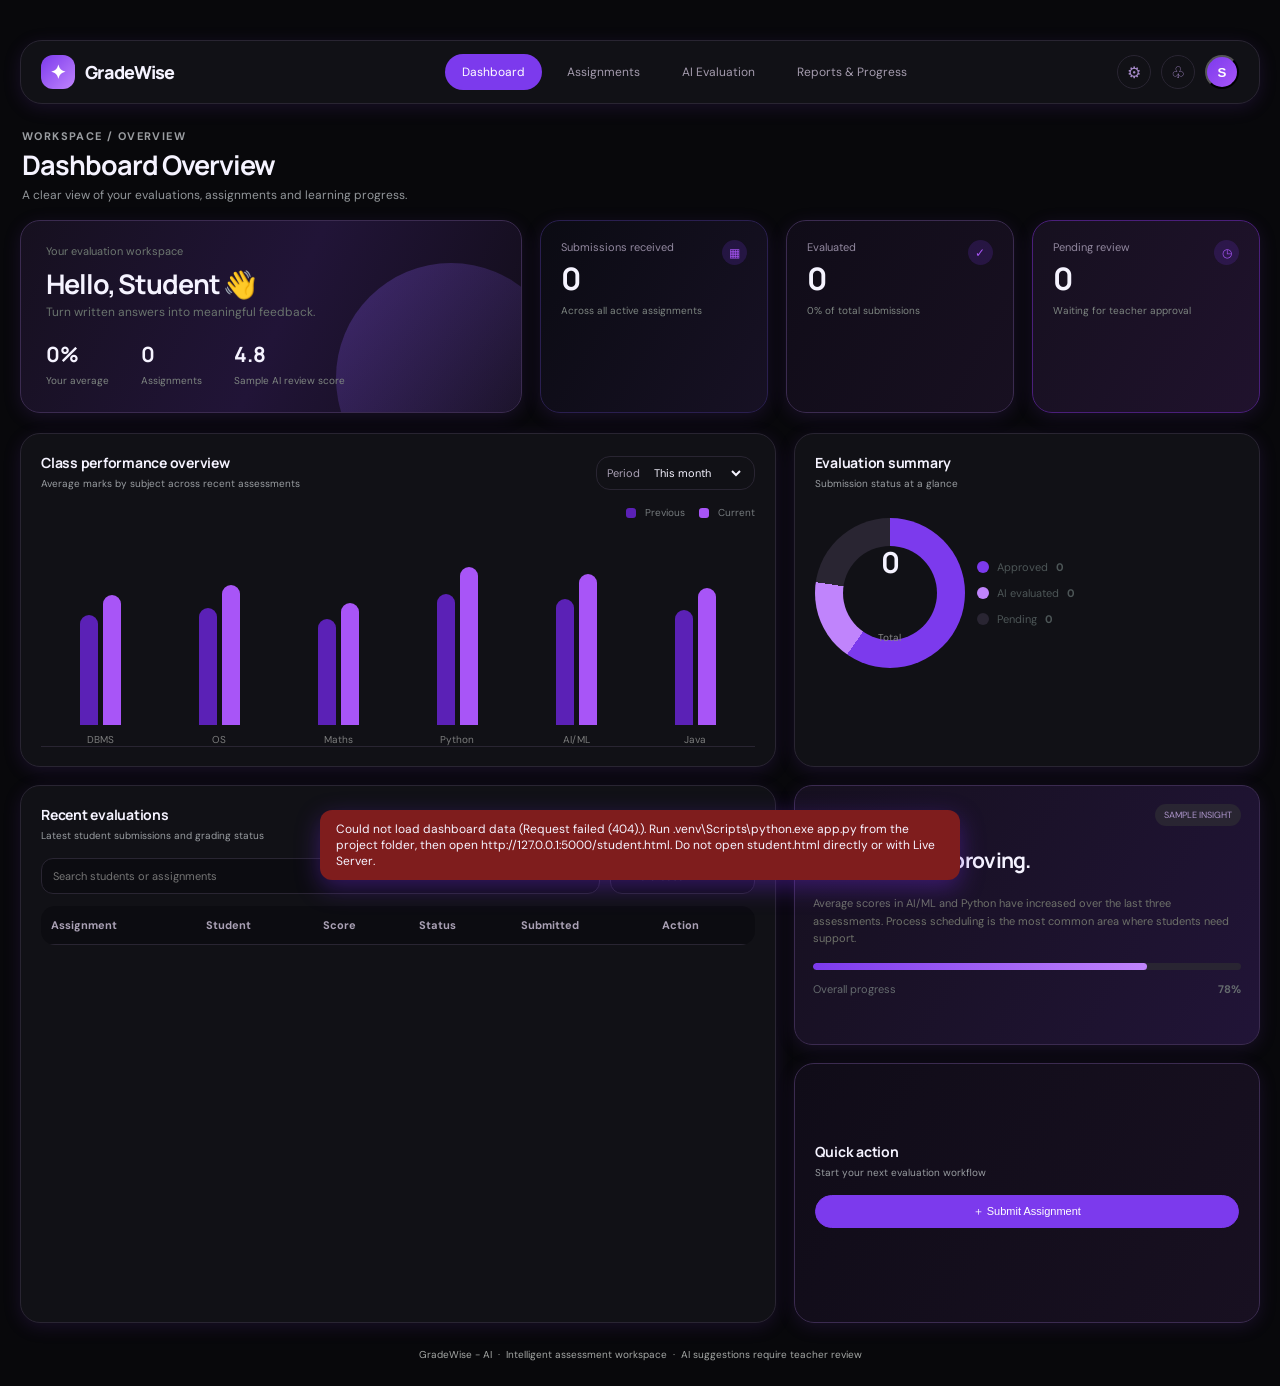
==== commit bb26ea2f: "feat: add answer-key grading feedback Store uploaded answer keys and expose AI evaluation feedback a" ====
--- a/student.html
+++ b/student.html
@@ -3,7 +3,7 @@
   <head>
     <meta charset="UTF-8" />
     <meta name="viewport" content="width=device-width, initial-scale=1.0" />
-    <title>GradeWise - AI</title>
+    <title>GradeWise</title>
     <link rel="preconnect" href="https://fonts.googleapis.com" />
     <link rel="preconnect" href="https://fonts.gstatic.com" crossorigin />
     <link href="https://fonts.googleapis.com/css2?family=DM+Sans:wght@400;500;600;700&family=Manrope:wght@400;500;600;700;800&display=swap" rel="stylesheet" />
@@ -44,11 +44,17 @@
   width: min(1480px, 100%);
 }
 
+.topbar-wrap {
+  position: sticky;
+  top: 0;
+  z-index: 100;
+  background: var(--canvas);
+  padding-top: 20px;
+  margin-bottom: 25px;
+}
+
 .topbar {
-  position: sticky;
-  top: 20px;
-  z-index: 20;
-  background: rgba(17, 17, 22, 0.95);
+  background: #111116;
   border: 1px solid #292532;
   border-radius: 22px;
   padding: 13px 20px;
@@ -56,7 +62,6 @@
   align-items: center;
   justify-content: space-between;
   gap: 18px;
-  margin-bottom: 25px;
   box-shadow: 0 4px 18px var(--shadow);
 }
 
@@ -923,21 +928,43 @@
   display: none !important;
 }
 
+.section { display: none; }
+.section.active { display: block; }
+
+.assignments-layout {
+  display: grid;
+  grid-template-columns: 1fr 1.4fr;
+  gap: 18px;
+  height: calc(100vh - 140px);
+}
+
+.assignments-layout .card {
+  overflow-y: auto;
+  height: 100%;
+}
+
+@media (max-width: 980px) {
+  .assignments-layout {
+    grid-template-columns: 1fr;
+    height: auto;
+  }
+}
+
     </style>
   </head>
   <body data-role="student">
     <div class="page-shell">
+      <div class="topbar-wrap">
       <header class="topbar" id="dashboard">
         <div class="brand">
           <div class="brand-mark">✦</div>
-          <div class="brand-name">GradeWise<span> - AI</span></div>
+          <div class="brand-name">GradeWise</div>
         </div>
 
         <nav class="nav-links" aria-label="Main navigation">
           <a class="nav-pill active" href="#dashboard">Dashboard</a>
           <a class="nav-pill" href="#assignments">Assignments</a>
           <a class="nav-pill" href="#evaluations">AI Evaluation</a>
-          <a class="nav-pill" href="#students">Students</a>
           <a class="nav-pill" href="#reports">Reports &amp; Progress</a>
         </nav>
 
@@ -953,7 +980,9 @@
           </div>
         </div>
       </header>
-
+      </div>
+
+      <div id="section-overview" class="section active">
       <section class="page-head">
         <div>
           <div class="eyebrow">Workspace / Overview</div>
@@ -1166,7 +1195,54 @@
       <footer class="footer-note">
         GradeWise - AI &nbsp;·&nbsp; Intelligent assessment workspace &nbsp;·&nbsp; AI suggestions require teacher review
       </footer>
-    </div>
+      </div>
+
+      <div id="section-assignments" class="section">
+        <section class="page-head">
+          <div>
+            <div class="eyebrow">Workspace / Assignments</div>
+            <h1>Assignments</h1>
+            <p class="page-sub">View assignments from your teacher and submit your answers.</p>
+          </div>
+        </section>
+        <div class="assignments-layout">
+          <article class="card">
+            <div class="card-title" style="margin-bottom:16px;">My Assignments</div>
+            <ul class="assignment-list" id="assign-section-list" aria-label="Assignments"></ul>
+          </article>
+          <article class="card">
+            <div class="panel-header">
+              <div>
+                <div class="card-title">My Submissions</div>
+                <div class="card-sub">Your submitted evaluations and results</div>
+              </div>
+            </div>
+            <div class="evaluation-filters">
+              <label class="sr-only" for="stu-assign-search">Search</label>
+              <input id="stu-assign-search" type="search" placeholder="Search assignments" />
+              <label class="sr-only" for="stu-assign-status">Filter by status</label>
+              <select id="stu-assign-status">
+                <option value="">All statuses</option>
+                <option value="pending">Pending review</option>
+                <option value="ai_evaluated">AI evaluated</option>
+                <option value="approved">Approved</option>
+              </select>
+            </div>
+            <table>
+              <thead>
+                <tr>
+                  <th>Assignment</th>
+                  <th>Score</th>
+                  <th>Status</th>
+                  <th>Submitted</th>
+                  <th>Feedback</th>
+                </tr>
+              </thead>
+              <tbody id="stu-submissions-body"></tbody>
+            </table>
+          </article>
+        </div>
+      </div>
     <div class="app-feedback" id="app-feedback" role="status" aria-live="polite"></div>
     <dialog class="app-dialog" id="submit-dialog" style="width:min(520px,calc(100% - 32px));">
       <form id="submit-form">
@@ -1182,7 +1258,7 @@
         <small style="color:#a59bb5;font-size:11px;">Your PDF will be scanned with OCR and evaluated by AI. Score is shown instantly.</small>
         <p class="dialog-error" id="submit-error" role="alert"></p>
         <div id="submit-result" hidden></div>
-        <button class="primary-btn" type="submit">Submit</button>
+        <button class="primary-btn" id="submit-btn" type="submit">Submit</button>
       </form>
     </dialog>
     <dialog class="app-dialog" id="assignment-dialog">
@@ -1382,7 +1458,7 @@
           if (!items.length) {
             const row = document.createElement("tr");
             const cell = makeCell("No evaluations match these filters.");
-            cell.colSpan = studentView ? 5 : 6;
+            cell.colSpan = studentView ? 6 : 6;
             row.append(cell);
             evaluationBody.append(row);
           }
@@ -1420,6 +1496,44 @@
                 actionCell.textContent = "—";
               }
               row.append(actionCell);
+            } else {
+              // student: show feedback button if ai_feedback is stored on this evaluation
+              const actionCell = document.createElement("td");
+              if (item.ai_feedback) {
+                let fb;
+                try { fb = JSON.parse(item.ai_feedback); } catch { fb = null; }
+                if (fb) {
+                  const fbBtn = document.createElement("button");
+                  fbBtn.type = "button";
+                  fbBtn.className = "table-action";
+                  fbBtn.textContent = "View Feedback";
+                  fbBtn.addEventListener("click", () => {
+                    const existingDetail = row.nextElementSibling;
+                    if (existingDetail && existingDetail.dataset.feedbackRow) {
+                      existingDetail.remove();
+                      return;
+                    }
+                    const detailRow = document.createElement("tr");
+                    detailRow.dataset.feedbackRow = "1";
+                    const detailCell = document.createElement("td");
+                    detailCell.colSpan = 6;
+                    detailCell.style.cssText = "padding:0 10px 12px;";
+                    detailCell.innerHTML = `
+                      <div style="background:#171124;border:1px solid #3b2b50;border-radius:12px;padding:12px;">
+                        <div style="font-size:11px;color:#bcb4c9;margin-bottom:6px;">Confidence: ${Math.round(fb.confidence * 100)}%</div>
+                        <div style="font-size:12px;color:#e2dced;margin-bottom:6px;">${fb.summary}</div>
+                        ${fb.criterion_scores.map(c => `
+                          <div style="border-top:1px solid #3b2b50;padding-top:5px;margin-top:5px;font-size:11px;">
+                            <b>${c.criterion}</b>: ${c.score}/${c.points} &nbsp;<span style="color:#a59bb5;">${c.feedback}</span>
+                          </div>`).join("")}
+                      </div>`;
+                    detailRow.append(detailCell);
+                    row.after(detailRow);
+                  });
+                  actionCell.append(fbBtn);
+                }
+              }
+              row.append(actionCell);
             }
             evaluationBody.append(row);
           }
@@ -1474,6 +1588,11 @@
           document.getElementById("submit-error").textContent = "";
           document.getElementById("submit-result").hidden = true;
           document.getElementById("submit-result").innerHTML = "";
+          const submitBtn = document.getElementById("submit-btn");
+          submitBtn.type = "submit";
+          submitBtn.textContent = "Submit";
+          submitBtn.disabled = false;
+          submitBtn.onclick = null;
           submitForm.reset();
           submitDialog.showModal();
         }
@@ -1486,14 +1605,12 @@
           const form = new FormData();
           form.append("assignment_id", selectedAssignment.id);
           form.append("answer_pdf", fileInput.files[0]);
-          const submitBtn = submitForm.querySelector("button[type=submit]");
+          const submitBtn = document.getElementById("submit-btn");
           submitBtn.textContent = "Evaluating...";
           submitBtn.disabled = true;
           document.getElementById("submit-error").textContent = "";
           try {
             const result = await api("/api/submissions", { method: "POST", body: form });
-            submitBtn.textContent = "Submit";
-            submitBtn.disabled = false;
             const resultEl = document.getElementById("submit-result");
             resultEl.hidden = false;
             resultEl.innerHTML = `
@@ -1507,6 +1624,10 @@
                     <span style="color:#a59bb5;">${c.feedback}</span>
                   </div>`).join("")}
               </div>`;
+            submitBtn.textContent = "Okay";
+            submitBtn.disabled = false;
+            submitBtn.type = "button";
+            submitBtn.onclick = () => { submitDialog.close(); };
             await refreshDashboard();
           } catch (error) {
             submitBtn.textContent = "Submit";
@@ -1593,8 +1714,106 @@
           link.addEventListener("click", () => {
             document.querySelectorAll(".nav-pill").forEach((item) => item.classList.remove("active"));
             link.classList.add("active");
+            const href = link.getAttribute("href");
+            if (href === "#assignments") {
+              document.getElementById("section-overview").classList.remove("active");
+              document.getElementById("section-assignments").classList.add("active");
+              loadStuAssignSection();
+            } else {
+              document.getElementById("section-assignments").classList.remove("active");
+              document.getElementById("section-overview").classList.add("active");
+            }
           });
         });
+
+        let stuAssignSearchTimer;
+        document.getElementById("stu-assign-search").addEventListener("input", () => {
+          window.clearTimeout(stuAssignSearchTimer);
+          stuAssignSearchTimer = window.setTimeout(() => loadStuSubmissions(), 200);
+        });
+        document.getElementById("stu-assign-status").addEventListener("change", () => loadStuSubmissions());
+
+        async function loadStuAssignSection() {
+          await Promise.all([loadStuAssignList(), loadStuSubmissions()]);
+        }
+
+        async function loadStuAssignList() {
+          const assignments = await api("/api/assignments");
+          const list = document.getElementById("assign-section-list");
+          list.replaceChildren();
+          for (const assignment of assignments) {
+            const item = document.createElement("li");
+            const title = document.createElement("strong"); title.textContent = assignment.title;
+            const details = document.createElement("span");
+            const dueDate = assignment.due_date ? ` · Due ${new Date(`${assignment.due_date}T00:00:00`).toLocaleDateString()}` : "";
+            details.textContent = `${assignment.subject} · ${assignment.total_marks} marks${dueDate}`;
+            item.append(title, details);
+            if (assignment.has_file && assignment.file_url) {
+              const fileLink = document.createElement("a");
+              fileLink.href = assignment.file_url; fileLink.target = "_blank"; fileLink.rel = "noopener noreferrer";
+              fileLink.textContent = `Open ${assignment.original_filename || "assignment PDF"}`;
+              item.append(fileLink);
+            }
+            const submitBtn = document.createElement("button");
+            submitBtn.type = "button"; submitBtn.className = "table-action"; submitBtn.textContent = "Submit Answer";
+            submitBtn.addEventListener("click", () => openSubmitDialog(assignment));
+            item.append(submitBtn);
+            list.append(item);
+          }
+        }
+
+        async function loadStuSubmissions() {
+          const params = new URLSearchParams();
+          params.set("limit", "200");
+          const q = document.getElementById("stu-assign-search").value.trim();
+          const st = document.getElementById("stu-assign-status").value;
+          if (q) params.set("q", q);
+          if (st) params.set("status", st);
+          const result = await api(`/api/evaluations?${params}`);
+          const tbody = document.getElementById("stu-submissions-body");
+          tbody.replaceChildren();
+          if (!result.items.length) {
+            const row = document.createElement("tr");
+            const cell = document.createElement("td"); cell.colSpan = 5; cell.textContent = "No submissions yet.";
+            row.append(cell); tbody.append(row); return;
+          }
+          for (const item of result.items) {
+            const row = document.createElement("tr");
+            [[item.assignment_title], [item.score === null ? "—" : `${item.score} / ${item.total_marks}`]].forEach(([t]) => {
+              const td = document.createElement("td"); td.textContent = t; row.append(td);
+            });
+            const statusTd = document.createElement("td");
+            const badge = document.createElement("span");
+            badge.className = `status ${item.status === "ai_evaluated" ? "ai" : item.status}`;
+            badge.textContent = { approved: "Approved", ai_evaluated: "AI evaluated", pending: "Pending review" }[item.status];
+            statusTd.append(badge); row.append(statusTd);
+            const timeTd = document.createElement("td"); timeTd.textContent = formatSubmitted(item.submitted_at); row.append(timeTd);
+            const fbTd = document.createElement("td");
+            if (item.ai_feedback) {
+              let fb; try { fb = JSON.parse(item.ai_feedback); } catch { fb = null; }
+              if (fb) {
+                const fbBtn = document.createElement("button");
+                fbBtn.type = "button"; fbBtn.className = "table-action"; fbBtn.textContent = "View Feedback";
+                fbBtn.addEventListener("click", () => {
+                  const next = row.nextElementSibling;
+                  if (next && next.dataset.feedbackRow) { next.remove(); return; }
+                  const detailRow = document.createElement("tr"); detailRow.dataset.feedbackRow = "1";
+                  const detailCell = document.createElement("td"); detailCell.colSpan = 5;
+                  detailCell.style.cssText = "padding:0 10px 12px;";
+                  detailCell.innerHTML = `<div style="background:#171124;border:1px solid #3b2b50;border-radius:12px;padding:12px;">
+                    <div style="font-size:11px;color:#bcb4c9;margin-bottom:6px;">Confidence: ${Math.round(fb.confidence * 100)}%</div>
+                    <div style="font-size:12px;color:#e2dced;margin-bottom:6px;">${fb.summary}</div>
+                    ${fb.criterion_scores.map(c => `<div style="border-top:1px solid #3b2b50;padding-top:5px;margin-top:5px;font-size:11px;"><b>${c.criterion}</b>: ${c.score}/${c.points} &nbsp;<span style="color:#a59bb5;">${c.feedback}</span></div>`).join("")}
+                  </div>`;
+                  detailRow.append(detailCell); row.after(detailRow);
+                });
+                fbTd.append(fbBtn);
+              }
+            } else { fbTd.textContent = "—"; }
+            row.append(fbTd);
+            tbody.append(row);
+          }
+        }
 
         const avatarButton = document.getElementById("avatar-button");
         const profileMenu = document.getElementById("profile-menu");
@@ -1631,7 +1850,7 @@
           }
           if (studentView) {
             document.getElementById("create-assignment-button").hidden = false;
-            document.getElementById("evaluation-action-heading").hidden = true;
+            document.getElementById("evaluation-action-heading").hidden = false;
             document.querySelector(".quick-action .card-title").textContent = "My assignments";
             document.querySelector(".quick-action .card-sub").textContent =
               "Assignments shared by your teacher";
